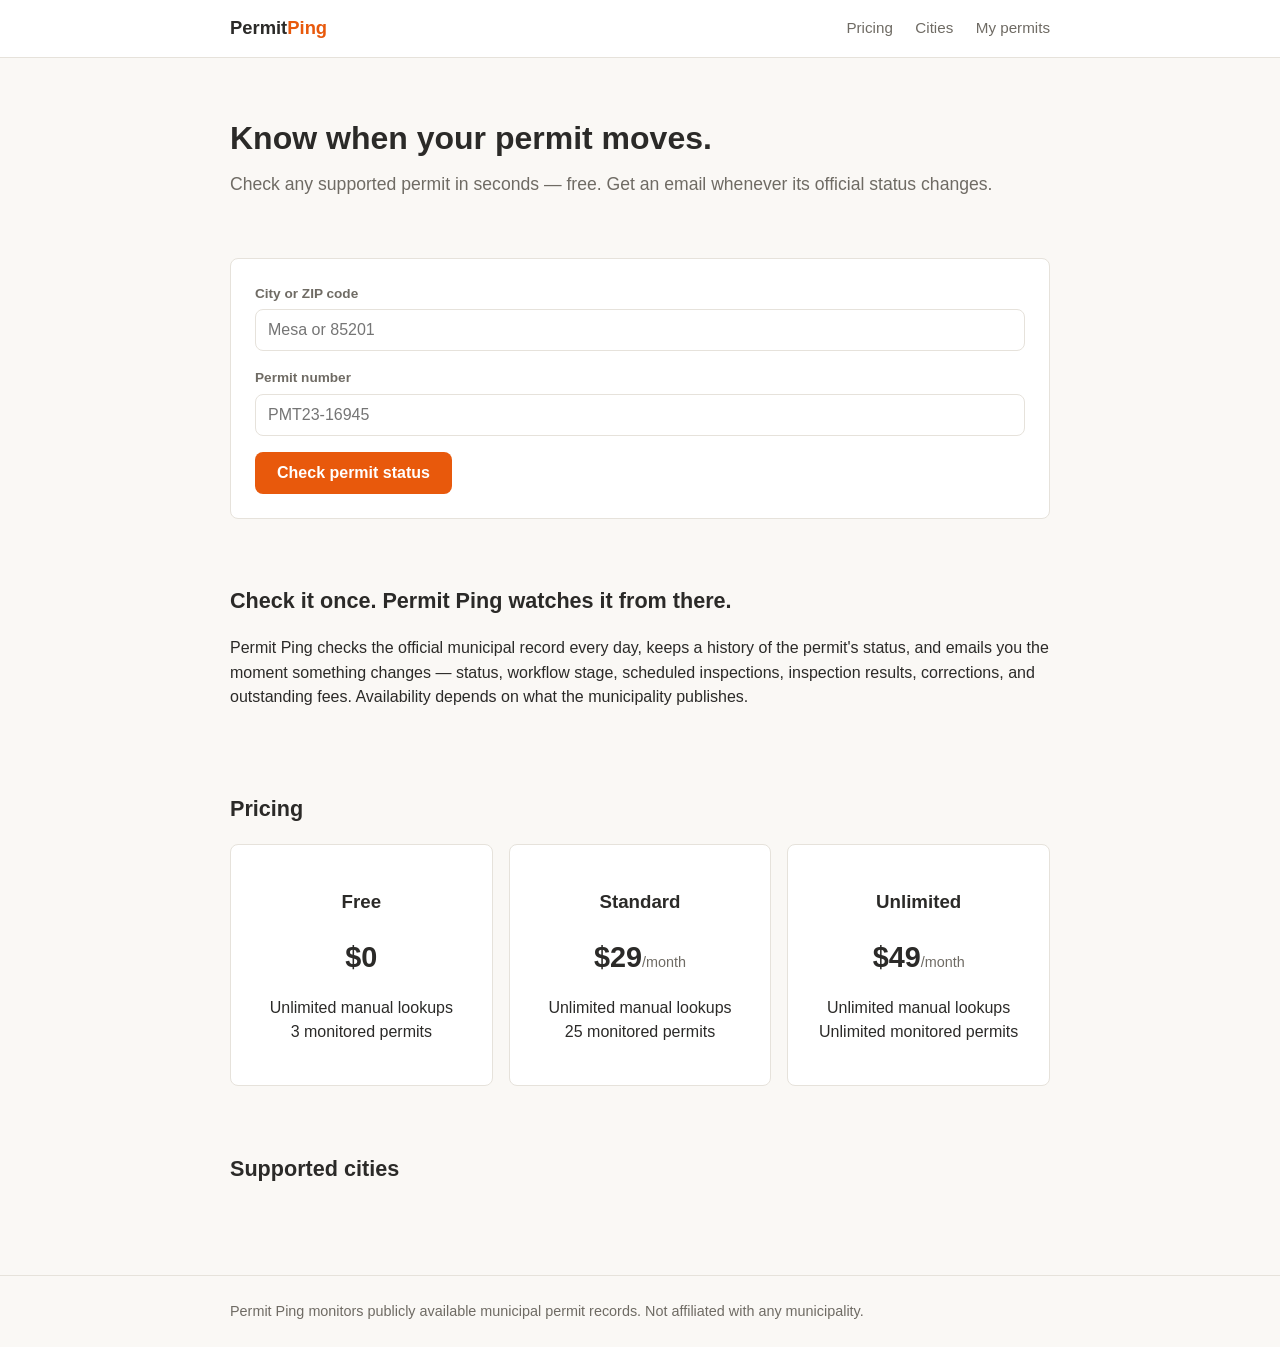
==== static/index.html @ 927e41f3 "Permit Ping: permit lookup and monitoring across municipal sources City registry with two source cla" ====
<!DOCTYPE html>
<html lang="en">
<head>
<meta charset="utf-8">
<meta name="viewport" content="width=device-width, initial-scale=1">
<title>Permit Ping — Know when your permit moves</title>
<meta name="description" content="Check any supported building permit in seconds, free. Permit Ping monitors the official municipal record daily and emails you when the status changes.">
<link rel="stylesheet" href="/static/css/style.css">
</head>
<body>
<header class="site">
  <div class="wrap">
    <a class="logo" href="/">Permit<span>Ping</span></a>
    <nav>
      <a href="#pricing">Pricing</a>
      <a href="#cities">Cities</a>
      <a href="/account">My permits</a>
    </nav>
  </div>
</header>

<main class="wrap">
  <div class="hero">
    <h1>Know when your permit moves.</h1>
    <p class="sub">Check any supported permit in seconds — free. Get an email whenever its official status changes.</p>
  </div>

  <div class="card">
    <form id="lookup-form">
      <label for="location">City or ZIP code</label>
      <input id="location" placeholder="Mesa or 85201" required autocomplete="off">
      <label for="permit-number">Permit number</label>
      <input id="permit-number" placeholder="PMT23-16945" required autocomplete="off">
      <button type="submit" id="lookup-btn">Check permit status</button>
    </form>
    <div id="lookup-error"></div>
  </div>

  <div id="result"></div>

  <section id="how">
    <h2>Check it once. Permit Ping watches it from there.</h2>
    <p>Permit Ping checks the official municipal record every day, keeps a history of the permit's status, and emails you the moment something changes — status, workflow stage, scheduled inspections, inspection results, corrections, and outstanding fees. Availability depends on what the municipality publishes.</p>
  </section>

  <section id="pricing">
    <h2>Pricing</h2>
    <div class="pricing">
      <div class="card">
        <h3>Free</h3>
        <div class="price">$0</div>
        <p>Unlimited manual lookups<br>3 monitored permits</p>
      </div>
      <div class="card">
        <h3>Standard</h3>
        <div class="price">$29<small>/month</small></div>
        <p>Unlimited manual lookups<br>25 monitored permits</p>
      </div>
      <div class="card">
        <h3>Unlimited</h3>
        <div class="price">$49<small>/month</small></div>
        <p>Unlimited manual lookups<br>Unlimited monitored permits</p>
      </div>
    </div>
  </section>

  <section id="cities">
    <h2>Supported cities</h2>
    <div class="city-links" id="city-links"></div>
  </section>
</main>

<footer class="site">
  <div class="wrap">Permit Ping monitors publicly available municipal permit records. Not affiliated with any municipality.</div>
</footer>

<script src="/static/js/app.js"></script>
</body>
</html>
---- static/css/style.css ----
:root {
  --bg: #faf8f5;
  --surface: #ffffff;
  --text: #2b2a28;
  --muted: #6f6b64;
  --border: #e6e2db;
  --accent: #e8590c;
  --accent-dark: #c94a08;
  --green: #2f8a43;
  --green-bg: #e8f4ea;
  --amber: #b07a10;
  --amber-bg: #faf1dc;
  --red: #c3352b;
  --red-bg: #fae7e5;
  --neutral-bg: #efece7;
  --radius: 8px;
}

* { box-sizing: border-box; }

body {
  margin: 0;
  font-family: -apple-system, BlinkMacSystemFont, "Segoe UI", Roboto, Helvetica, Arial, sans-serif;
  background: var(--bg);
  color: var(--text);
  line-height: 1.55;
}

.wrap { max-width: 860px; margin: 0 auto; padding: 0 20px; }

header.site {
  border-bottom: 1px solid var(--border);
  background: var(--surface);
}
header.site .wrap {
  display: flex; align-items: center; justify-content: space-between;
  padding-top: 14px; padding-bottom: 14px;
}
.logo { font-weight: 700; font-size: 1.15rem; text-decoration: none; color: var(--text); }
.logo span { color: var(--accent); }
header.site nav a { color: var(--muted); text-decoration: none; margin-left: 18px; font-size: .95rem; }
header.site nav a:hover { color: var(--text); }

.hero { padding: 56px 0 32px; }
.hero h1 { font-size: 2rem; margin: 0 0 8px; }
.hero p.sub { color: var(--muted); font-size: 1.1rem; margin: 0 0 28px; }

.card {
  background: var(--surface);
  border: 1px solid var(--border);
  border-radius: var(--radius);
  padding: 24px;
  margin-bottom: 24px;
}

label { display: block; font-size: .85rem; font-weight: 600; margin-bottom: 5px; color: var(--muted); }
input, select {
  width: 100%;
  padding: 11px 12px;
  font-size: 1rem;
  border: 1px solid var(--border);
  border-radius: var(--radius);
  background: #fff;
  color: var(--text);
  margin-bottom: 16px;
  font-family: inherit;
}
input:focus, select:focus { outline: 2px solid var(--accent); outline-offset: -1px; border-color: var(--accent); }

button, .btn {
  display: inline-block;
  background: var(--accent);
  color: #fff;
  border: none;
  border-radius: var(--radius);
  padding: 12px 22px;
  font-size: 1rem;
  font-weight: 600;
  cursor: pointer;
  text-decoration: none;
  font-family: inherit;
}
button:hover, .btn:hover { background: var(--accent-dark); }
button.secondary, .btn.secondary {
  background: transparent; color: var(--text);
  border: 1px solid var(--border);
  font-weight: 500;
}
button.secondary:hover { background: var(--neutral-bg); }
button.small { padding: 6px 12px; font-size: .85rem; }
button:disabled { opacity: .5; cursor: default; }

.permit-number { font-size: 1.6rem; font-weight: 700; letter-spacing: .5px; margin: 0 0 4px; }
.result-meta { color: var(--muted); margin: 0 0 14px; }

.status-badge {
  display: inline-block;
  padding: 5px 14px;
  border-radius: 999px;
  font-weight: 700;
  font-size: .95rem;
  text-transform: uppercase;
  letter-spacing: .4px;
  background: var(--neutral-bg);
  color: var(--muted);
}
.status-green { background: var(--green-bg); color: var(--green); }
.status-amber { background: var(--amber-bg); color: var(--amber); }
.status-red { background: var(--red-bg); color: var(--red); }

.detail-grid { display: grid; grid-template-columns: 1fr 1fr; gap: 12px 24px; margin: 18px 0; }
.detail-grid div b { display: block; font-size: .78rem; text-transform: uppercase; letter-spacing: .5px; color: var(--muted); }

.notice { padding: 12px 16px; border-radius: var(--radius); margin-bottom: 16px; }
.notice.error { background: var(--red-bg); color: var(--red); }
.notice.ok { background: var(--green-bg); color: var(--green); }
.retrieved { font-size: .85rem; color: var(--muted); margin-top: 10px; }

.upsell { background: #fff7f0; border: 1px solid #f3d9c4; }
.upsell h3 { margin-top: 0; }

table { width: 100%; border-collapse: collapse; font-size: .95rem; }
th { text-align: left; font-size: .78rem; text-transform: uppercase; letter-spacing: .5px; color: var(--muted); padding: 8px 10px; border-bottom: 2px solid var(--border); }
td { padding: 12px 10px; border-bottom: 1px solid var(--border); vertical-align: top; }
td .permit-cell { font-weight: 700; font-size: 1.05rem; }
.table-scroll { overflow-x: auto; }

.actions { display: flex; gap: 8px; flex-wrap: wrap; margin-top: 6px; }
.muted { color: var(--muted); }
.paused-row td { opacity: .55; }

.pricing { display: grid; grid-template-columns: repeat(3, 1fr); gap: 16px; }
.pricing .card { margin: 0; text-align: center; }
.pricing .price { font-size: 1.8rem; font-weight: 700; margin: 6px 0; }
.pricing .price small { font-size: .9rem; font-weight: 400; color: var(--muted); }

.city-links { display: flex; flex-wrap: wrap; gap: 10px; }
.city-links a {
  border: 1px solid var(--border); border-radius: 999px;
  padding: 7px 16px; text-decoration: none; color: var(--text); background: var(--surface);
  font-size: .92rem;
}
.city-links a:hover { border-color: var(--accent); color: var(--accent); }

section { padding: 24px 0; }
section h2 { font-size: 1.35rem; }
footer.site { border-top: 1px solid var(--border); margin-top: 48px; padding: 24px 0; color: var(--muted); font-size: .9rem; }

.history { margin: 8px 0 0; padding-left: 0; list-style: none; font-size: .88rem; }
.history li { padding: 4px 0; border-top: 1px dashed var(--border); }

@media (max-width: 640px) {
  .hero h1 { font-size: 1.5rem; }
  .pricing { grid-template-columns: 1fr; }
  .detail-grid { grid-template-columns: 1fr; }
  header.site nav a { margin-left: 12px; }
}
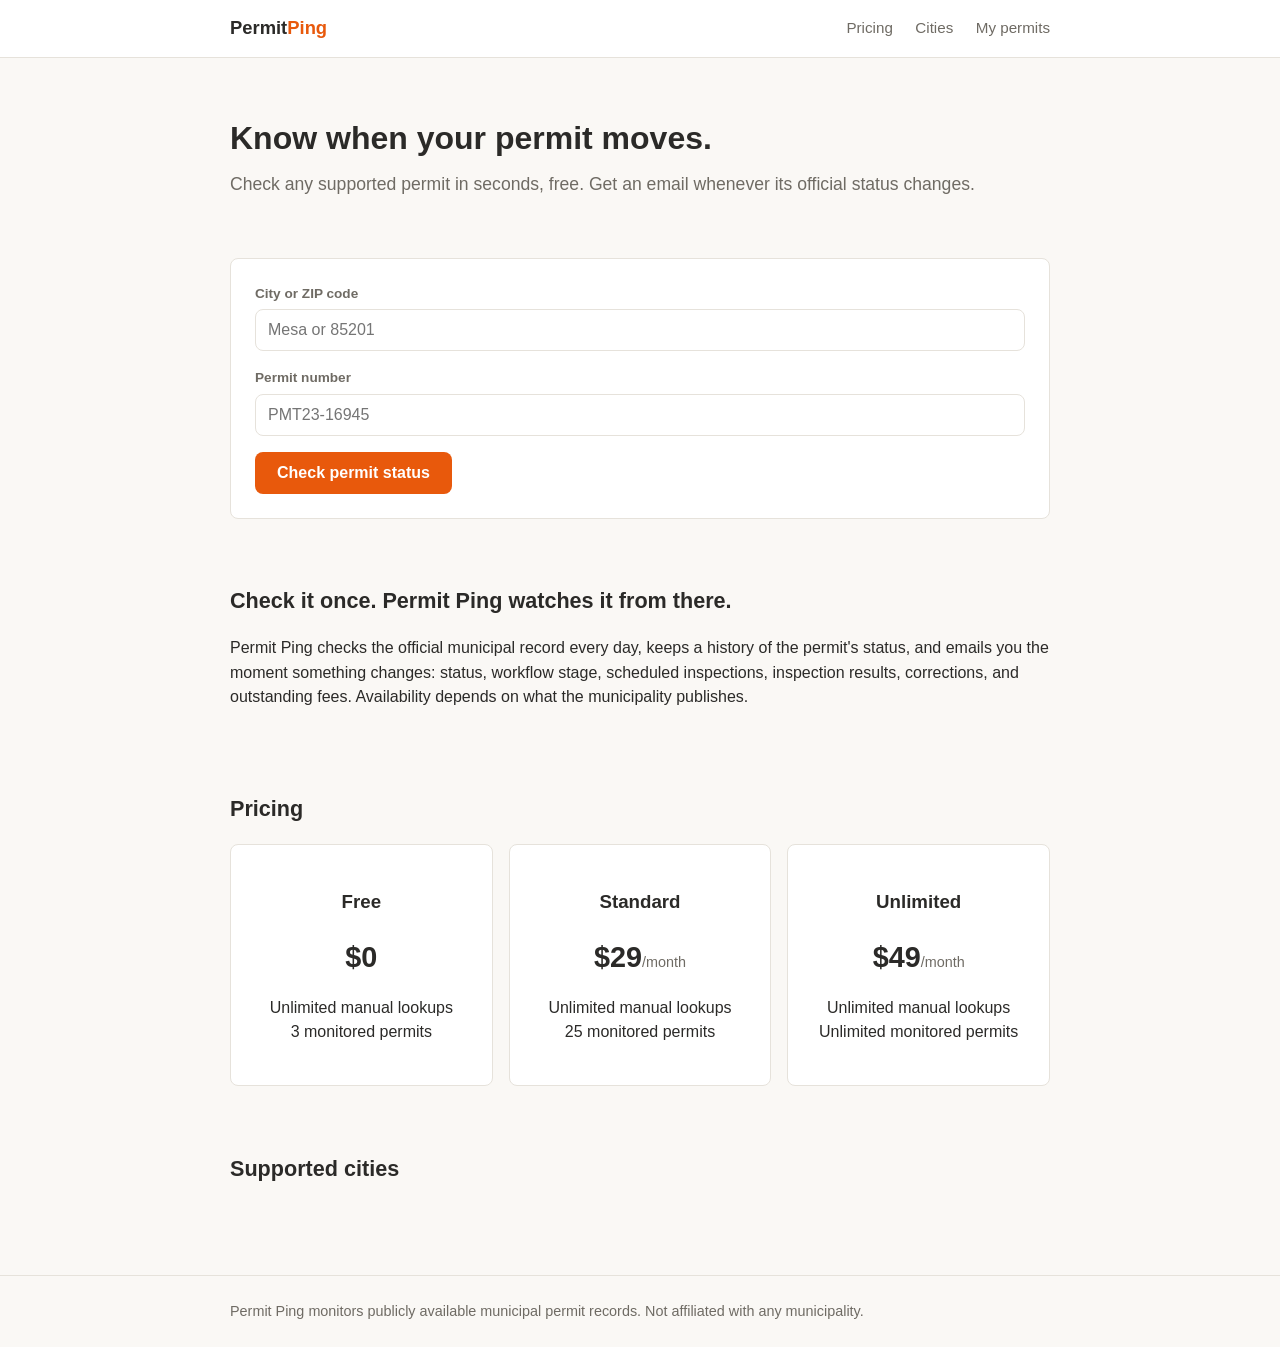
==== commit 07b33c3f: "Replace em dashes in user-facing text with plain punctuation Co-Authored-By: Claude Fable 5 <noreply" ====
--- a/static/index.html
+++ b/static/index.html
@@ -3,7 +3,7 @@
 <head>
 <meta charset="utf-8">
 <meta name="viewport" content="width=device-width, initial-scale=1">
-<title>Permit Ping — Know when your permit moves</title>
+<title>Permit Ping | Know when your permit moves</title>
 <meta name="description" content="Check any supported building permit in seconds, free. Permit Ping monitors the official municipal record daily and emails you when the status changes.">
 <link rel="stylesheet" href="/static/css/style.css">
 </head>
@@ -22,7 +22,7 @@
 <main class="wrap">
   <div class="hero">
     <h1>Know when your permit moves.</h1>
-    <p class="sub">Check any supported permit in seconds — free. Get an email whenever its official status changes.</p>
+    <p class="sub">Check any supported permit in seconds, free. Get an email whenever its official status changes.</p>
   </div>
 
   <div class="card">
@@ -40,7 +40,7 @@
 
   <section id="how">
     <h2>Check it once. Permit Ping watches it from there.</h2>
-    <p>Permit Ping checks the official municipal record every day, keeps a history of the permit's status, and emails you the moment something changes — status, workflow stage, scheduled inspections, inspection results, corrections, and outstanding fees. Availability depends on what the municipality publishes.</p>
+    <p>Permit Ping checks the official municipal record every day, keeps a history of the permit's status, and emails you the moment something changes: status, workflow stage, scheduled inspections, inspection results, corrections, and outstanding fees. Availability depends on what the municipality publishes.</p>
   </section>
 
   <section id="pricing">
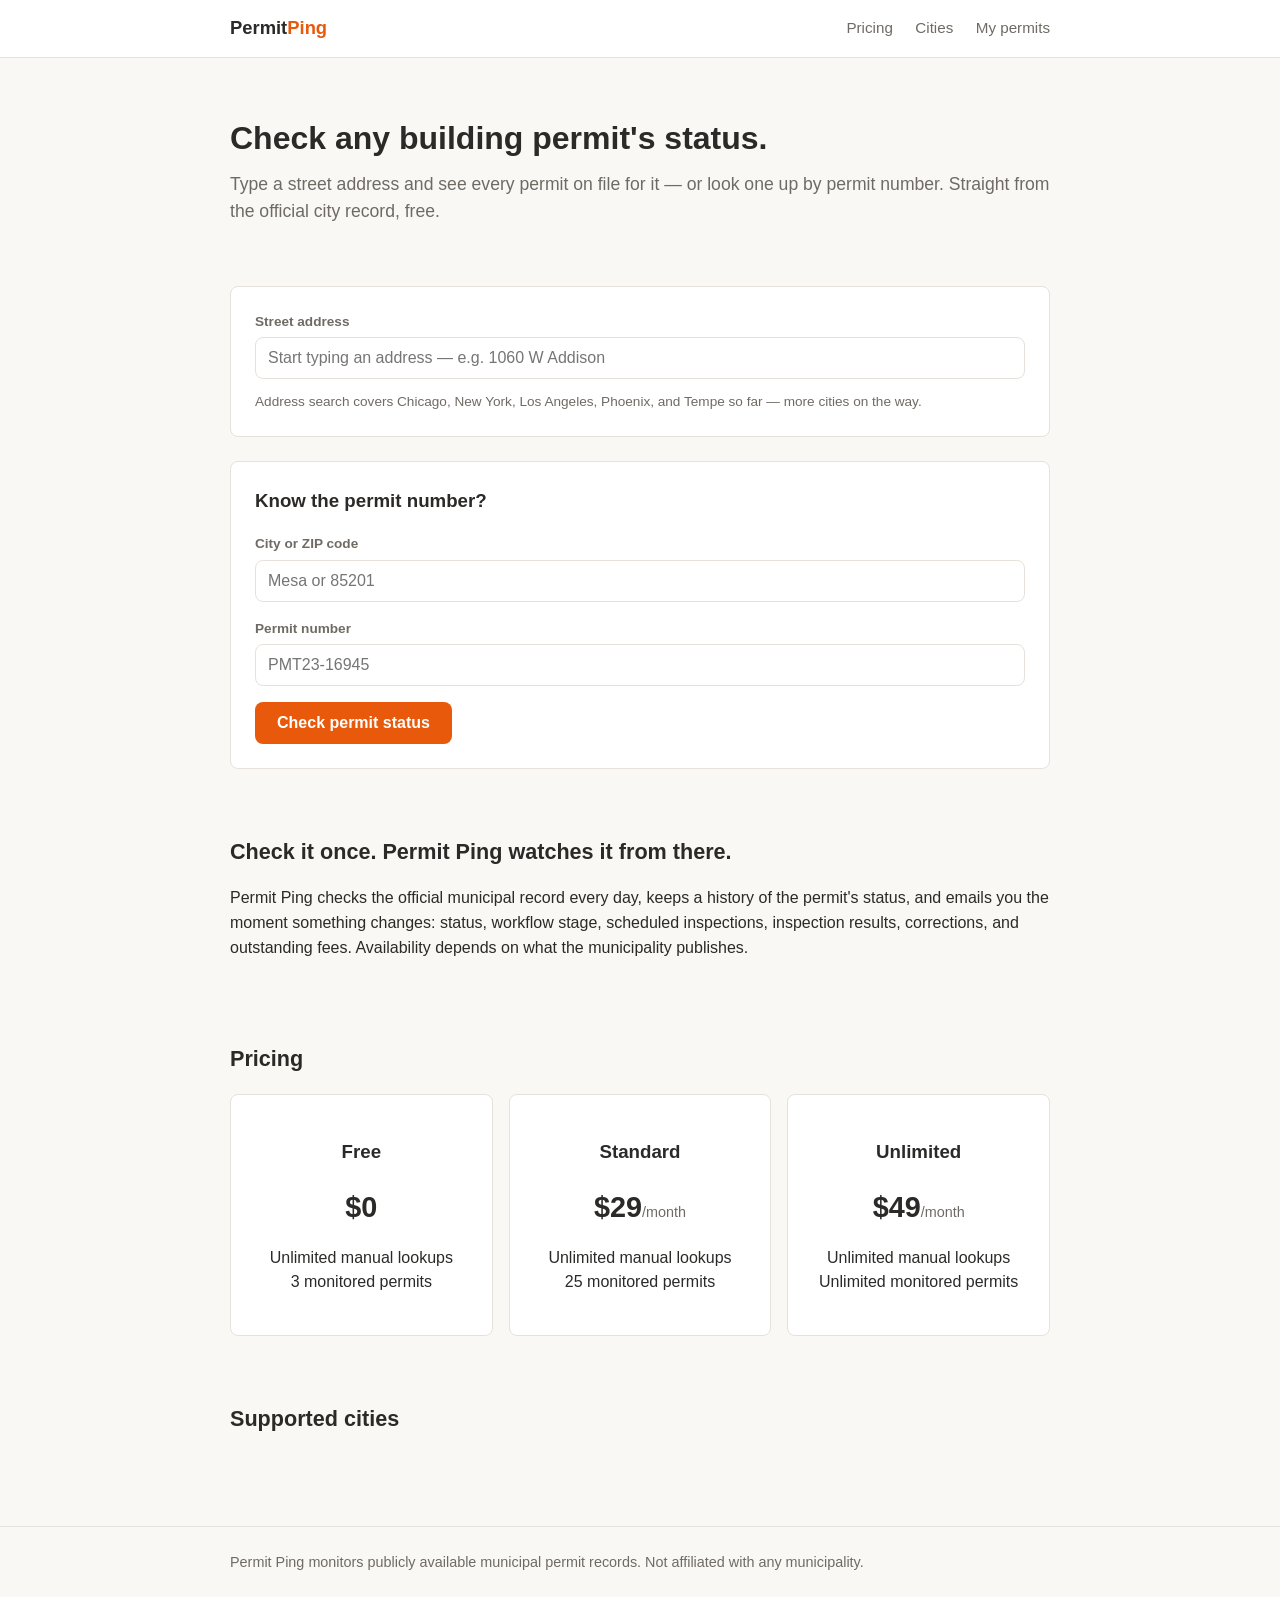
==== commit f5074872: "Address-first lookup: autocomplete from city permit datasets, canonical domain, SEO - /api/addresses" ====
--- a/static/index.html
+++ b/static/index.html
@@ -3,9 +3,19 @@
 <head>
 <meta charset="utf-8">
 <meta name="viewport" content="width=device-width, initial-scale=1">
-<title>Permit Ping | Know when your permit moves</title>
-<meta name="description" content="Check any supported building permit in seconds, free. Permit Ping monitors the official municipal record daily and emails you when the status changes.">
+<title>Building Permit Status Lookup by Address or Permit Number | Permit Ping</title>
+<meta name="description" content="Type a street address or permit number and get the permit's current status straight from the official city record. Free, instant, no account. Covers Chicago, New York, Los Angeles, Phoenix, and more.">
+<link rel="canonical" href="https://permitstatus.hndshake.com/">
+<meta property="og:type" content="website">
+<meta property="og:site_name" content="Permit Ping">
+<meta property="og:title" content="Building Permit Status Lookup by Address or Permit Number">
+<meta property="og:description" content="Type a street address and get every permit on file for it, straight from the official city record. Free and instant.">
+<meta property="og:url" content="https://permitstatus.hndshake.com/">
+<meta name="twitter:card" content="summary">
 <link rel="stylesheet" href="/static/css/style.css">
+<script type="application/ld+json">
+{"@context":"https://schema.org","@type":"WebSite","name":"Permit Ping","url":"https://permitstatus.hndshake.com/","description":"Building permit status lookup by street address or permit number, from official municipal records."}
+</script>
 </head>
 <body>
 <header class="site">
@@ -21,11 +31,24 @@
 
 <main class="wrap">
   <div class="hero">
-    <h1>Know when your permit moves.</h1>
-    <p class="sub">Check any supported permit in seconds, free. Get an email whenever its official status changes.</p>
+    <h1>Check any building permit's status.</h1>
+    <p class="sub">Type a street address and see every permit on file for it — or look one up by permit number. Straight from the official city record, free.</p>
   </div>
 
   <div class="card">
+    <label for="address-input">Street address</label>
+    <div class="combo">
+      <input id="address-input" placeholder="Start typing an address — e.g. 1060 W Addison" autocomplete="off" spellcheck="false" role="combobox" aria-expanded="false" aria-controls="address-suggestions" aria-autocomplete="list">
+      <ul id="address-suggestions" role="listbox" hidden></ul>
+    </div>
+    <p class="muted combo-hint" id="address-hint">Address search covers Chicago, New York, Los Angeles, Phoenix, and Tempe so far — more cities on the way.</p>
+    <div id="address-error"></div>
+  </div>
+
+  <div id="address-permits"></div>
+
+  <div class="card">
+    <h3 class="alt-lookup">Know the permit number?</h3>
     <form id="lookup-form">
       <label for="location">City or ZIP code</label>
       <input id="location" placeholder="Mesa or 85201" required autocomplete="off">
--- a/static/css/style.css
+++ b/static/css/style.css
@@ -155,3 +155,35 @@
   .detail-grid { grid-template-columns: 1fr; }
   header.site nav a { margin-left: 12px; }
 }
+
+/* Address autocomplete */
+.combo { position: relative; }
+.combo input { margin-bottom: 4px; }
+.combo ul {
+  position: absolute;
+  top: 100%;
+  left: 0;
+  right: 0;
+  z-index: 20;
+  margin: 0;
+  padding: 4px;
+  list-style: none;
+  background: var(--surface);
+  border: 1px solid var(--border);
+  border-radius: var(--radius);
+  box-shadow: 0 8px 24px rgba(0,0,0,.12);
+  max-height: 320px;
+  overflow-y: auto;
+}
+.combo li { padding: 10px 12px; border-radius: var(--radius); cursor: pointer; }
+.combo li:hover, .combo li.active { background: var(--accent); color: #fff; }
+.combo li:hover .suggestion-city, .combo li.active .suggestion-city { color: #fff; opacity: .8; }
+.suggestion-city { color: var(--muted); font-size: .85rem; margin-left: 6px; }
+.combo-hint { font-size: .85rem; margin: 8px 0 0; }
+.alt-lookup { margin-top: 0; }
+
+.permit-row { border-top: 1px solid var(--border); padding: 14px 0; }
+.permit-row:last-child { padding-bottom: 0; }
+.permit-row-main { display: flex; align-items: center; gap: 12px; margin-bottom: 6px; }
+.permit-row .result-meta { margin: 0 0 10px; }
+.permit-row .btn { padding: 8px 14px; font-size: .9rem; }
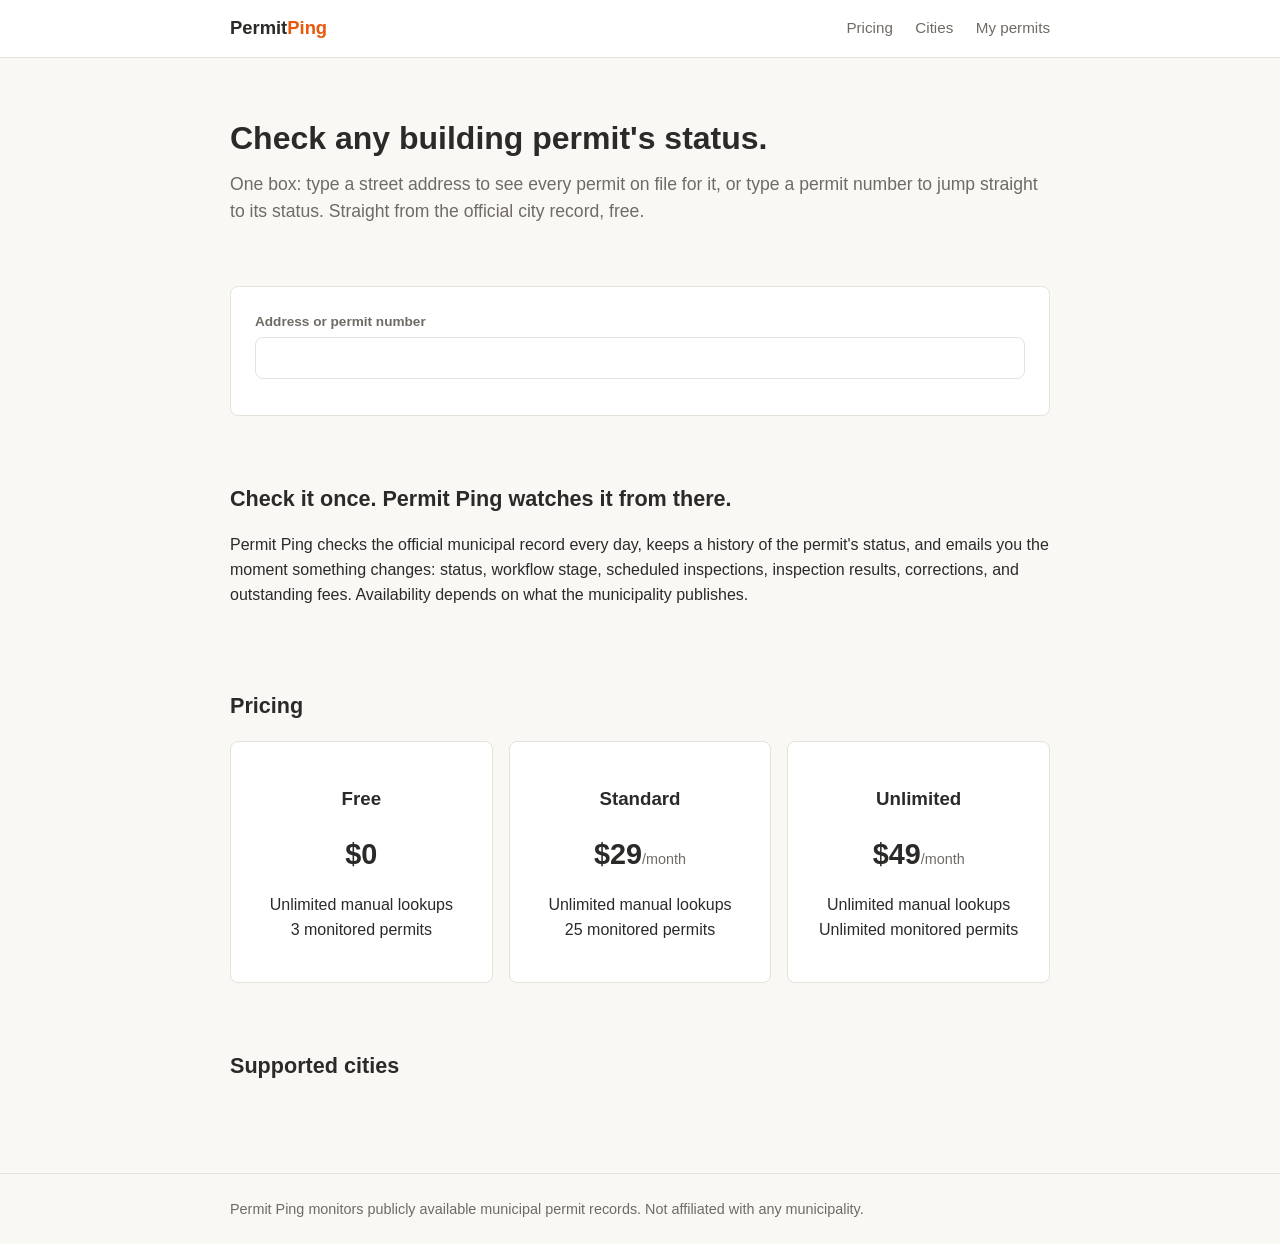
==== commit c0f2426f: "One omnibox everywhere + real URLs for permits and addresses The organizing principle: a single sear" ====
--- a/static/index.html
+++ b/static/index.html
@@ -32,34 +32,17 @@
 <main class="wrap">
   <div class="hero">
     <h1>Check any building permit's status.</h1>
-    <p class="sub">Type a street address and see every permit on file for it — or look one up by permit number. Straight from the official city record, free.</p>
+    <p class="sub">One box: type a street address to see every permit on file for it, or type a permit number to jump straight to its status. Straight from the official city record, free.</p>
   </div>
 
-  <div class="card">
-    <label for="address-input">Street address</label>
+  <div class="card omnibox-card">
+    <label for="omnibox-input">Address or permit number</label>
     <div class="combo">
-      <input id="address-input" placeholder="Start typing an address — e.g. 1060 W Addison" autocomplete="off" spellcheck="false" role="combobox" aria-expanded="false" aria-controls="address-suggestions" aria-autocomplete="list">
-      <ul id="address-suggestions" role="listbox" hidden></ul>
+      <input id="omnibox-input" autocomplete="off" spellcheck="false" role="combobox" aria-expanded="false" aria-controls="omnibox-list" aria-autocomplete="list">
+      <ul id="omnibox-list" role="listbox" hidden></ul>
     </div>
-    <p class="muted combo-hint" id="address-hint">Address search covers Chicago, New York, Los Angeles, Phoenix, and Tempe so far — more cities on the way.</p>
-    <div id="address-error"></div>
+    <p class="muted combo-hint" id="omnibox-hint"></p>
   </div>
-
-  <div id="address-permits"></div>
-
-  <div class="card">
-    <h3 class="alt-lookup">Know the permit number?</h3>
-    <form id="lookup-form">
-      <label for="location">City or ZIP code</label>
-      <input id="location" placeholder="Mesa or 85201" required autocomplete="off">
-      <label for="permit-number">Permit number</label>
-      <input id="permit-number" placeholder="PMT23-16945" required autocomplete="off">
-      <button type="submit" id="lookup-btn">Check permit status</button>
-    </form>
-    <div id="lookup-error"></div>
-  </div>
-
-  <div id="result"></div>
 
   <section id="how">
     <h2>Check it once. Permit Ping watches it from there.</h2>
--- a/static/css/style.css
+++ b/static/css/style.css
@@ -187,3 +187,14 @@
 .permit-row-main { display: flex; align-items: center; gap: 12px; margin-bottom: 6px; }
 .permit-row .result-meta { margin: 0 0 10px; }
 .permit-row .btn { padding: 8px 14px; font-size: .9rem; }
+
+/* Omnibox rows + detail pages */
+.crumbs { font-size: .85rem; color: var(--muted); margin: 20px 0 0; }
+.crumbs a { color: var(--muted); }
+.hero.compact { padding: 28px 0 20px; }
+.hero.compact h1 { font-size: 1.5rem; }
+.combo li.row-hint { color: var(--muted); font-size: .9rem; cursor: default; }
+.combo li.row-hint:hover { background: transparent; color: var(--muted); }
+.permit-link { font-weight: 600; text-decoration: none; }
+h1.permit-number { font-size: 1.6rem; margin: 0 0 12px; word-break: break-all; }
+.omnibox-card .combo input { margin-bottom: 4px; }
